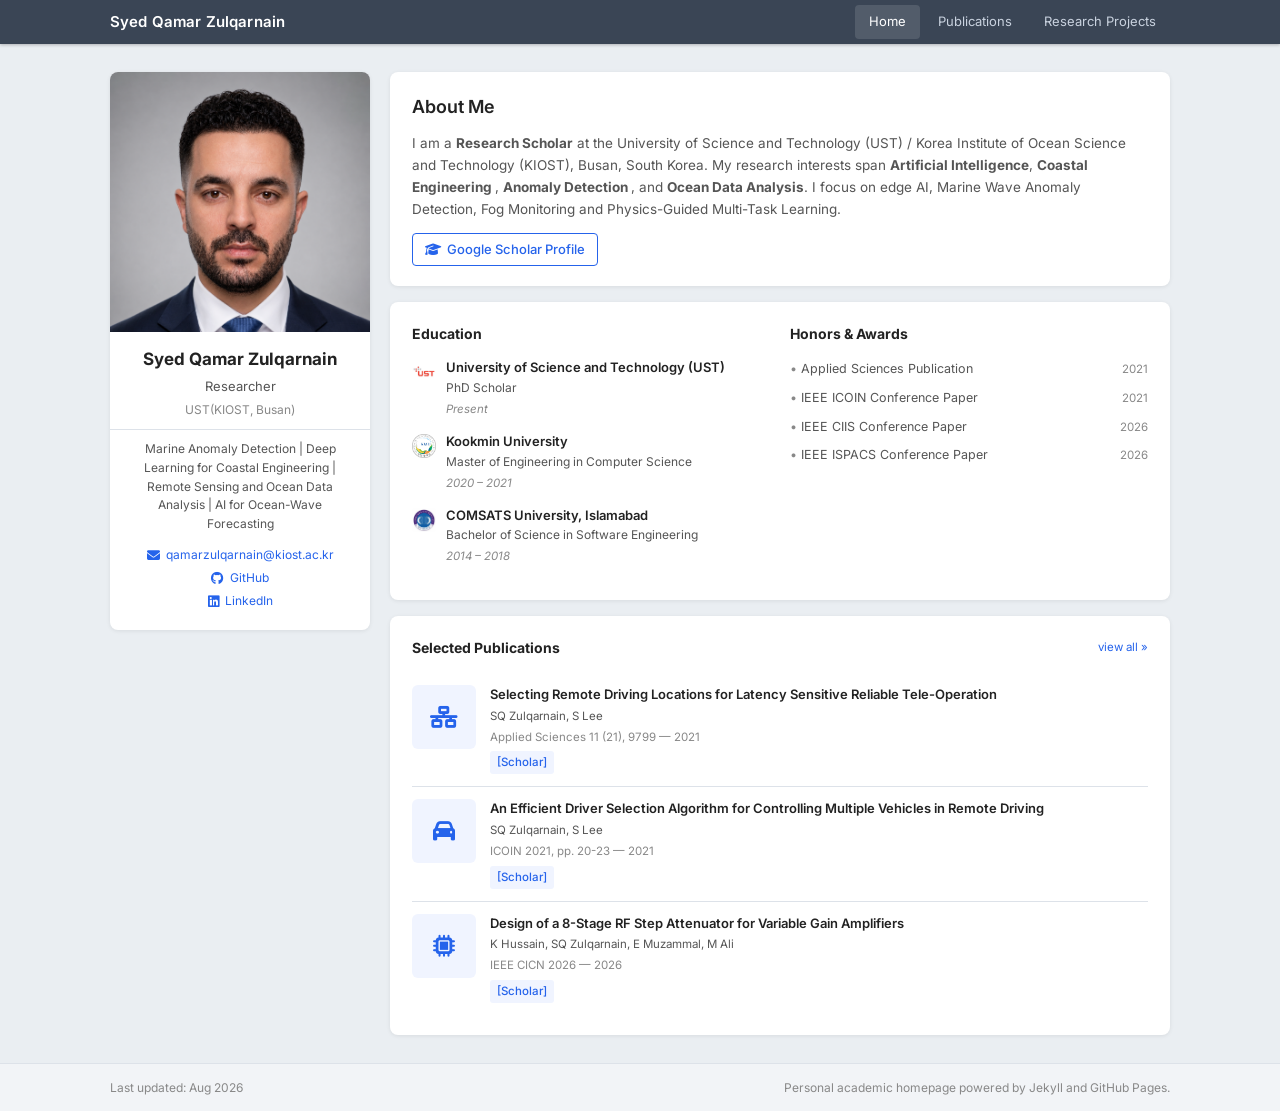
==== index.html @ 3ba095f3 "Update index.html" ====
<!DOCTYPE html>
<html lang="en">

<head>
  <meta charset="UTF-8" />
  <meta name="viewport" content="width=device-width, initial-scale=1.0" />
  <title>Syed Qamar Zulqarnain – Academic Homepage</title>
  <meta name="description"
    content="Academic homepage of Syed Qamar Zulqarnain, Researcher at UST / KIOST Busan, working on AI, Computer Networking, Remote Driving, and Tele-Operation." />
  <link rel="stylesheet" href="style.css" />
  <link href="https://fonts.googleapis.com/css2?family=Inter:wght@300;400;500;600;700&display=swap" rel="stylesheet" />
  <link rel="stylesheet" href="https://cdnjs.cloudflare.com/ajax/libs/font-awesome/6.5.0/css/all.min.css" />
</head>

<body>

  <!-- NAVBAR -->
  <nav class="navbar">
    <div class="nav-container">
      <div class="nav-brand">Syed Qamar Zulqarnain</div>
      <ul class="nav-links">
        <li><a href="index.html" class="active">Home</a></li>
        <li><a href="publications.html">Publications</a></li>
        <li><a href="research-projects.html">Research Projects</a></li>
      </ul>
      <button class="nav-toggle" aria-label="Toggle navigation"
        onclick="document.querySelector('.nav-links').classList.toggle('open')">
        <i class="fas fa-bars"></i>
      </button>
    </div>
  </nav>


  <!-- MAIN CONTENT -->
  <main class="main-content">

    <!-- LEFT: Profile Sidebar -->
    <aside class="profile-sidebar">
      <div class="profile-photo-wrapper">
        <img src="2.3.png" alt="Syed Qamar Zulqarnain" class="profile-photo" />
      </div>
      <h1 class="profile-name">Syed Qamar Zulqarnain</h1>
      <p class="profile-role">Researcher</p>
      <p class="profile-affil">UST(KIOST, Busan)</p>
      <p class="profile-research-line"> Marine Anomaly Detection | Deep Learning for Coastal Engineering | Remote
        Sensing and Ocean Data Analysis | AI for Ocean-Wave Forecasting</p>

      <div class="profile-links">
        <a href="mailto:qamarzulqarnain@kiost.ac.kr" class="profile-link">
          <i class="fas fa-envelope"></i> qamarzulqarnain@kiost.ac.kr
        </a>
        <a href="https://github.com/ramaq05" target="_blank" class="profile-link">
          <i class="fab fa-github"></i> GitHub
        </a>
        <a href="https://www.linkedin.com/in/syed-qamar-zulqarnain-008b8a181/" target="_blank" class="profile-link">
          <i class="fab fa-linkedin"></i> LinkedIn
        </a>
      </div>
    </aside>

    <!-- RIGHT: Content Panel -->
    <section class="content-panel">

      <!-- About -->
      <div class="card about-card">
        <h2 class="card-title">About Me</h2>
        <p>
          I am a <strong>Research Scholar</strong> at the University of Science and Technology (UST) / Korea Institute of
          Ocean Science and Technology (KIOST), Busan, South Korea. My research interests span <strong>Artificial
            Intelligence</strong>, <strong>Coastal Engineering </strong>, <strong>Anomaly Detection
          </strong>, and
          <strong>Ocean Data Analysis</strong>. I focus on edge AI, Marine Wave Anomaly Detection, Fog Monitoring and
          Physics-Guided Multi-Task Learning.
        </p>
        <a href="https://scholar.google.com/citations?user=8hiHtL0AAAAJ&hl=en" target="_blank" class="cv-link">
          <i class="fas fa-graduation-cap"></i> Google Scholar Profile
        </a>
      </div>

      <!-- Education + Honors -->
      <div class="card two-col-card">
        <div class="two-col-section">
          <h3 class="section-label">Education</h3>

          <div class="edu-item">
            <div class="edu-icon-wrap">
              <img src="ustlogo.jpg" alt="UST Logo" class="edu-logo" />
            </div>
            <div class="edu-info">
              <strong>University of Science and Technology (UST)</strong>
              <span class="edu-degree">PhD Scholar</span>
              <span class="edu-date">Present</span>
            </div>
          </div>

          <div class="edu-item">
            <div class="edu-icon-wrap">
              <img src="kookminlogo.png" alt="Kookmin University Logo" class="edu-logo" />
            </div>
            <div class="edu-info">
              <strong>Kookmin University</strong>
              <span class="edu-degree">Master of Engineering in Computer Science</span>
              <span class="edu-date">2020 – 2021</span>
            </div>
          </div>

          <div class="edu-item">
            <div class="edu-icon-wrap">
              <img src="COMSATSlogo.jpg" alt="COMSATS Logo" class="edu-logo" />
            </div>
            <div class="edu-info">
              <strong>COMSATS University, Islamabad</strong>
              <span class="edu-degree">Bachelor of Science in Software Engineering</span>
              <span class="edu-date">2014 – 2018</span>
            </div>
          </div>


        </div>

        <div class="two-col-section">
          <h3 class="section-label">Honors &amp; Awards</h3>
          <ul class="honors-list">
            <li>
              <span class="honor-bullet">•</span>
              <span class="honor-text">Applied Sciences Publication</span>
              <span class="honor-year">2021</span>
            </li>
            <li>
              <span class="honor-bullet">•</span>
              <span class="honor-text">IEEE ICOIN Conference Paper</span>
              <span class="honor-year">2021</span>
            </li>
            <li>
              <span class="honor-bullet">•</span>
              <span class="honor-text">IEEE CIIS Conference Paper</span>
              <span class="honor-year">2026</span>
            </li>
            <li>
              <span class="honor-bullet">•</span>
              <span class="honor-text">IEEE ISPACS Conference Paper</span>
              <span class="honor-year">2026</span>
            </li>
          </ul>
        </div>
      </div>

      <!-- Selected Publications -->
      <div class="card">
        <h3 class="section-label pub-section-label">
          Selected Publications
          <a href="publications.html" class="view-all-link">view all &raquo;</a>
        </h3>

        <!-- Pub 1 -->
        <div class="pub-item">
          <div class="pub-thumb">
            <div class="pub-thumb-placeholder"><i class="fas fa-network-wired"></i></div>
          </div>
          <div class="pub-info">
            <p class="pub-title">Selecting Remote Driving Locations for Latency Sensitive Reliable Tele-Operation</p>
            <p class="pub-authors">SQ Zulqarnain, S Lee</p>
            <p class="pub-venue">Applied Sciences 11 (21), 9799 — 2021</p>
            <div class="pub-tags">
              <a href="https://scholar.google.com/citations?user=8hiHtL0AAAAJ&hl=en" target="_blank"
                class="tag-link">[Scholar]</a>
            </div>
          </div>
        </div>

        <!-- Pub 2 -->
        <div class="pub-item">
          <div class="pub-thumb">
            <div class="pub-thumb-placeholder"><i class="fas fa-car"></i></div>
          </div>
          <div class="pub-info">
            <p class="pub-title">An Efficient Driver Selection Algorithm for Controlling Multiple Vehicles in Remote
              Driving</p>
            <p class="pub-authors">SQ Zulqarnain, S Lee</p>
            <p class="pub-venue">ICOIN 2021, pp. 20-23 — 2021</p>
            <div class="pub-tags">
              <a href="https://scholar.google.com/citations?user=8hiHtL0AAAAJ&hl=en" target="_blank"
                class="tag-link">[Scholar]</a>
            </div>
          </div>
        </div>

        <!-- Pub 3 -->
        <div class="pub-item">
          <div class="pub-thumb">
            <div class="pub-thumb-placeholder"><i class="fas fa-microchip"></i></div>
          </div>
          <div class="pub-info">
            <p class="pub-title">Design of a 8-Stage RF Step Attenuator for Variable Gain Amplifiers</p>
            <p class="pub-authors">K Hussain, SQ Zulqarnain, E Muzammal, M Ali</p>
            <p class="pub-venue">IEEE CICN 2026 — 2026</p>
            <div class="pub-tags">
              <a href="https://scholar.google.com/citations?user=8hiHtL0AAAAJ&hl=en" target="_blank"
                class="tag-link">[Scholar]</a>
            </div>
          </div>
        </div>
      </div>
    </section>
  </main>

  <!-- FOOTER -->
  <footer class="site-footer">
    <div class="footer-container">
      <span>Last updated: Aug 2026</span>
      <span>Personal academic homepage powered by Jekyll and GitHub Pages.</span>
    </div>
  </footer>


</body>

</html>
---- style.css ----
/* ============================================
   style.css – Academic Homepage
   Syed Qamar Zulqarnain
   Modeled after smraza1009.github.io
   ============================================ */

/* ----- Reset & Base ----- */
*,
*::before,
*::after {
  box-sizing: border-box;
  margin: 0;
  padding: 0;
}

:root {
  --bg-page: #eaeef2;
  --bg-navbar: #3a4555;
  --bg-card: #ffffff;
  --bg-sidebar: #ffffff;
  --text-primary: #222222;
  --text-secondary: #555555;
  --text-muted: #888888;
  --accent: #2563eb;
  --accent-hover: #1d4ed8;
  --border: #dde2e9;
  --tag-bg: #f0f4ff;
  --tag-color: #2563eb;
  --metric-bg: #f8faff;
  --shadow: 0 1px 4px rgba(0, 0, 0, 0.08);
  --radius: 8px;
  --font: 'Inter', system-ui, sans-serif;
}

html {
  scroll-behavior: smooth;
}

body {
  font-family: var(--font);
  font-size: 14px;
  line-height: 1.65;
  background: var(--bg-page);
  color: var(--text-primary);
  min-height: 100vh;
  display: flex;
  flex-direction: column;
}

a {
  color: var(--accent);
  text-decoration: none;
}

a:hover {
  text-decoration: underline;
  color: var(--accent-hover);
}

/* Prevent global link color bleeding into navbar */
.navbar a {
  color: inherit;
  text-decoration: none;
}

.navbar a:hover {
  text-decoration: none;
  color: inherit;
}

/* ----- NAVBAR ----- */
.navbar {
  background: var(--bg-navbar);
  height: 44px;
  position: sticky;
  top: 0;
  z-index: 100;
  box-shadow: 0 1px 3px rgba(0, 0, 0, 0.25);
  width: 100%;
}

.nav-container {
  max-width: 1100px;
  margin: 0 auto;
  padding: 0 20px;
  height: 100%;
  display: flex;
  align-items: center;
  justify-content: space-between;
  width: 100%;
}


.nav-brand {
  color: #ffffff;
  font-size: 15px;
  font-weight: 600;
  letter-spacing: 0.01em;
  white-space: nowrap;
}

.nav-links {
  list-style: none;
  display: flex;
  gap: 4px;
}

.nav-links li a {
  color: #c9d2df !important;
  font-size: 13px;
  font-weight: 400;
  padding: 6px 14px;
  border-radius: 4px;
  background: transparent !important;
  transition: background 0.15s, color 0.15s;
  text-decoration: none !important;
  display: block;
}

.nav-links li a:hover,
.nav-links li a.active {
  color: #ffffff !important;
  background: rgba(255, 255, 255, 0.12) !important;
}

.nav-toggle {
  display: none;
  background: none;
  border: none;
  color: #fff;
  font-size: 18px;
  cursor: pointer;
}

/* ----- HOME LAYOUT ----- */
.main-content {
  flex: 1;
  display: flex;
  gap: 20px;
  max-width: 1100px;
  margin: 28px auto;
  padding: 0 20px;
  width: 100%;
  align-items: flex-start;
}

/* ----- PROFILE SIDEBAR ----- */
.profile-sidebar {
  background: var(--bg-sidebar);
  border-radius: var(--radius);
  box-shadow: var(--shadow);
  padding: 0 0 20px;
  width: 260px;
  min-width: 240px;
  text-align: center;
  flex-shrink: 0;
  overflow: hidden;
}

.profile-photo-wrapper {
  width: 100%;
  margin-bottom: 16px;
}

.profile-photo {
  width: 100%;
  height: auto;
  aspect-ratio: 1 / 1;
  border-radius: 0;
  object-fit: cover;
  object-position: top center;
  display: block;
}

.profile-name {
  font-size: 17px;
  font-weight: 700;
  color: var(--text-primary);
  margin-bottom: 6px;
  line-height: 1.3;
  padding: 0 16px;
}

.profile-role {
  font-size: 13px;
  color: var(--text-secondary);
  margin-bottom: 2px;
  padding: 0 16px;
}

.profile-affil {
  font-size: 12px;
  color: var(--text-muted);
  margin-bottom: 10px;
  padding: 0 16px;
}

.profile-research-line {
  font-size: 12px;
  color: var(--text-secondary);
  line-height: 1.55;
  margin-bottom: 14px;
  border-top: 1px solid var(--border);
  padding: 10px 16px 0;
  text-align: center;
}

.profile-links {
  display: flex;
  flex-direction: column;
  gap: 6px;
  margin-top: 6px;
  padding: 0 16px;
}

.profile-link {
  display: flex;
  align-items: center;
  justify-content: center;
  gap: 6px;
  font-size: 12px;
  color: var(--accent);
  text-decoration: none;
  word-break: break-all;
  line-height: 1.4;
}

.profile-link:hover {
  color: var(--accent-hover);
  text-decoration: underline;
}

.profile-link i {
  font-size: 13px;
  flex-shrink: 0;
}

/* ----- CONTENT PANEL ----- */
.content-panel {
  flex: 1;
  display: flex;
  flex-direction: column;
  gap: 16px;
  min-width: 0;
}

/* ----- CARDS ----- */
.card {
  background: var(--bg-card);
  border-radius: var(--radius);
  box-shadow: var(--shadow);
  padding: 20px 22px;
}

.card-title {
  font-size: 18px;
  font-weight: 600;
  color: var(--text-primary);
  margin-bottom: 10px;
}

.about-card p {
  color: var(--text-secondary);
  font-size: 13.5px;
  margin-bottom: 12px;
}

.cv-link {
  display: inline-flex;
  align-items: center;
  gap: 6px;
  font-size: 13px;
  font-weight: 500;
  color: var(--accent);
  border: 1px solid var(--accent);
  border-radius: 4px;
  padding: 5px 12px;
  transition: background 0.15s, color 0.15s;
}

.cv-link:hover {
  background: var(--accent);
  color: #fff;
  text-decoration: none;
}

/* ----- TWO-COL CARD (Education + Honors) ----- */
.two-col-card {
  display: grid;
  grid-template-columns: 1fr 1fr;
  gap: 20px;
}

.section-label {
  font-size: 14px;
  font-weight: 700;
  color: var(--text-primary);
  margin-bottom: 14px;
  display: flex;
  align-items: center;
  gap: 8px;
}

.pub-section-label {
  margin-bottom: 14px;
}

.view-all-link {
  font-size: 11.5px;
  font-weight: 400;
  color: var(--accent);
  margin-left: auto;
}

/* Education items */
.edu-item {
  display: flex;
  gap: 10px;
  margin-bottom: 14px;
  align-items: flex-start;
}

.edu-icon-wrap {
  width: 24px;
  height: 24px;
  flex-shrink: 0;
  margin-top: 1px;
  display: flex;
  align-items: center;
  justify-content: center;
}

.edu-logo {
  width: 100%;
  height: 100%;
  object-fit: contain;
  border-radius: 4px;
  display: block;
}


.edu-info {
  display: flex;
  flex-direction: column;
  gap: 2px;
  flex: 1;
  min-width: 0;
}

.edu-info strong {
  font-size: 13px;
  font-weight: 600;
  color: var(--text-primary);
  line-height: 1.3;
}

.edu-degree {
  font-size: 12px;
  color: var(--text-secondary);
}

.edu-date {
  font-size: 11.5px;
  color: var(--text-muted);
  font-style: italic;
}

/* Honors */
.honors-list {
  list-style: none;
  display: flex;
  flex-direction: column;
  gap: 8px;
}

.honors-list li {
  display: flex;
  align-items: baseline;
  gap: 4px;
  font-size: 12.5px;
}

.honor-bullet {
  color: var(--text-muted);
  flex-shrink: 0;
}

.honor-text {
  flex: 1;
  color: var(--text-secondary);
}

.honor-year {
  color: var(--text-muted);
  font-size: 11.5px;
  margin-left: auto;
  white-space: nowrap;
}

/* ----- PUBLICATION ITEMS (home card) ----- */
.pub-item {
  display: flex;
  gap: 14px;
  padding: 12px 0;
  border-top: 1px solid var(--border);
}

.pub-item:first-of-type {
  border-top: none;
}

.pub-thumb {
  width: 64px;
  height: 64px;
  flex-shrink: 0;
}

.pub-thumb-placeholder {
  width: 64px;
  height: 64px;
  background: var(--tag-bg);
  border-radius: 6px;
  display: flex;
  align-items: center;
  justify-content: center;
  color: var(--accent);
  font-size: 22px;
}

.pub-thumb-placeholder.large {
  width: 88px;
  height: 88px;
  font-size: 28px;
}

.pub-info {
  flex: 1;
  min-width: 0;
}

.pub-title {
  font-size: 13px;
  font-weight: 600;
  color: var(--text-primary);
  margin-bottom: 3px;
  line-height: 1.4;
}

.pub-authors {
  font-size: 11.5px;
  color: var(--text-secondary);
  margin-bottom: 2px;
}

.pub-venue {
  font-size: 11.5px;
  color: var(--text-muted);
  margin-bottom: 5px;
}

.pub-cited {
  color: var(--accent);
  font-weight: 500;
}

.pub-tags {
  display: flex;
  gap: 6px;
  flex-wrap: wrap;
}

.tag-link {
  font-size: 11.5px;
  font-weight: 500;
  color: var(--accent);
  background: var(--tag-bg);
  padding: 2px 7px;
  border-radius: 3px;
  text-decoration: none;
  transition: background 0.15s;
}

.tag-link:hover {
  background: #dbeafe;
  text-decoration: none;
}

/* ----- METRICS CARD ----- */
.metrics-card {
  background: var(--metric-bg);
}

.metrics-grid {
  display: flex;
  gap: 30px;
  margin-top: 10px;
}

.metric-item {
  display: flex;
  flex-direction: column;
  align-items: center;
  gap: 2px;
}

.metric-value {
  font-size: 26px;
  font-weight: 700;
  color: var(--accent);
  line-height: 1;
}

.metric-label {
  font-size: 11.5px;
  color: var(--text-muted);
  text-align: center;
}

/* ----- FOOTER ----- */
.site-footer {
  margin-top: auto;
  background: #f2f4f7;
  border-top: 1px solid var(--border);
  padding: 14px 0;
  width: 100%;
}

.footer-container {
  max-width: 1100px;
  margin: 0 auto;
  padding: 0 20px;
  display: flex;
  justify-content: space-between;
  font-size: 12px;
  color: var(--text-muted);
  flex-wrap: wrap;
  gap: 8px;
}


/* ============================================
   PUBLICATIONS PAGE
   ============================================ */

.pub-page-main {
  flex: 1;
  max-width: 820px;
  margin: 28px auto;
  padding: 0 20px;
  width: 100%;
}

.page-title {
  font-size: 22px;
  font-weight: 700;
  color: var(--text-primary);
  margin-bottom: 14px;
}

.pub-category {
  font-size: 15px;
  font-weight: 600;
  color: var(--text-secondary);
  margin: 20px 0 10px;
  padding-bottom: 5px;
  border-bottom: 1px solid var(--border);
}

.pub-full-item {
  background: var(--bg-card);
  border-radius: var(--radius);
  box-shadow: var(--shadow);
  padding: 18px 20px;
  margin-bottom: 12px;
  display: flex;
  gap: 16px;
  align-items: flex-start;
}

.pub-full-thumb {
  flex-shrink: 0;
}

.pub-full-info {
  flex: 1;
  min-width: 0;
}

.pub-meta {
  font-size: 12.5px;
  color: var(--text-secondary);
  margin-bottom: 3px;
}

.pub-cited-count {
  color: var(--accent);
}

/* ============================================
   RESEARCH PROJECTS PAGE
   ============================================ */

.project-card {
  background: var(--bg-card);
  border-radius: var(--radius);
  box-shadow: var(--shadow);
  padding: 20px 24px;
  margin-bottom: 16px;
}

.project-title {
  font-size: 16px;
  font-weight: 600;
  color: var(--text-primary);
  margin-bottom: 8px;
}

.project-desc {
  font-size: 13px;
  color: var(--text-secondary);
  margin-bottom: 10px;
}

.project-bullets {
  padding-left: 18px;
  margin-bottom: 12px;
  color: var(--text-secondary);
  font-size: 12.5px;
}

.project-bullets li {
  margin-bottom: 4px;
}

.project-tags {
  display: flex;
  gap: 6px;
  flex-wrap: wrap;
}

.ptag {
  font-size: 11.5px;
  font-weight: 500;
  background: var(--tag-bg);
  color: var(--accent);
  padding: 3px 9px;
  border-radius: 12px;
  border: 1px solid #c7d9ff;
}

/* ============================================
   RESPONSIVE
   ============================================ */

@media (max-width: 768px) {
  .main-content {
    flex-direction: column;
  }

  .profile-sidebar {
    width: 100%;
    min-width: unset;
  }

  .two-col-card {
    grid-template-columns: 1fr;
  }

  .nav-links {
    display: none;
    flex-direction: column;
    position: absolute;
    top: 44px;
    left: 0;
    right: 0;
    background: var(--bg-navbar);
    padding: 8px 16px 16px;
    gap: 2px;
    box-shadow: 0 4px 8px rgba(0, 0, 0, 0.2);
  }

  .nav-links.open {
    display: flex;
  }

  .nav-toggle {
    display: block;
  }

  .navbar {
    position: relative;
  }

  .metrics-grid {
    gap: 16px;
  }

  .footer-container {
    flex-direction: column;
    text-align: center;
  }

}

@media (max-width: 480px) {

  .pub-item,
  .pub-full-item {
    flex-direction: column;
  }

  .pub-thumb,
  .pub-full-thumb {
    width: 100%;
  }

  .pub-thumb-placeholder,
  .pub-thumb-placeholder.large {
    width: 100%;
    height: 56px;
    border-radius: 6px;
  }
}
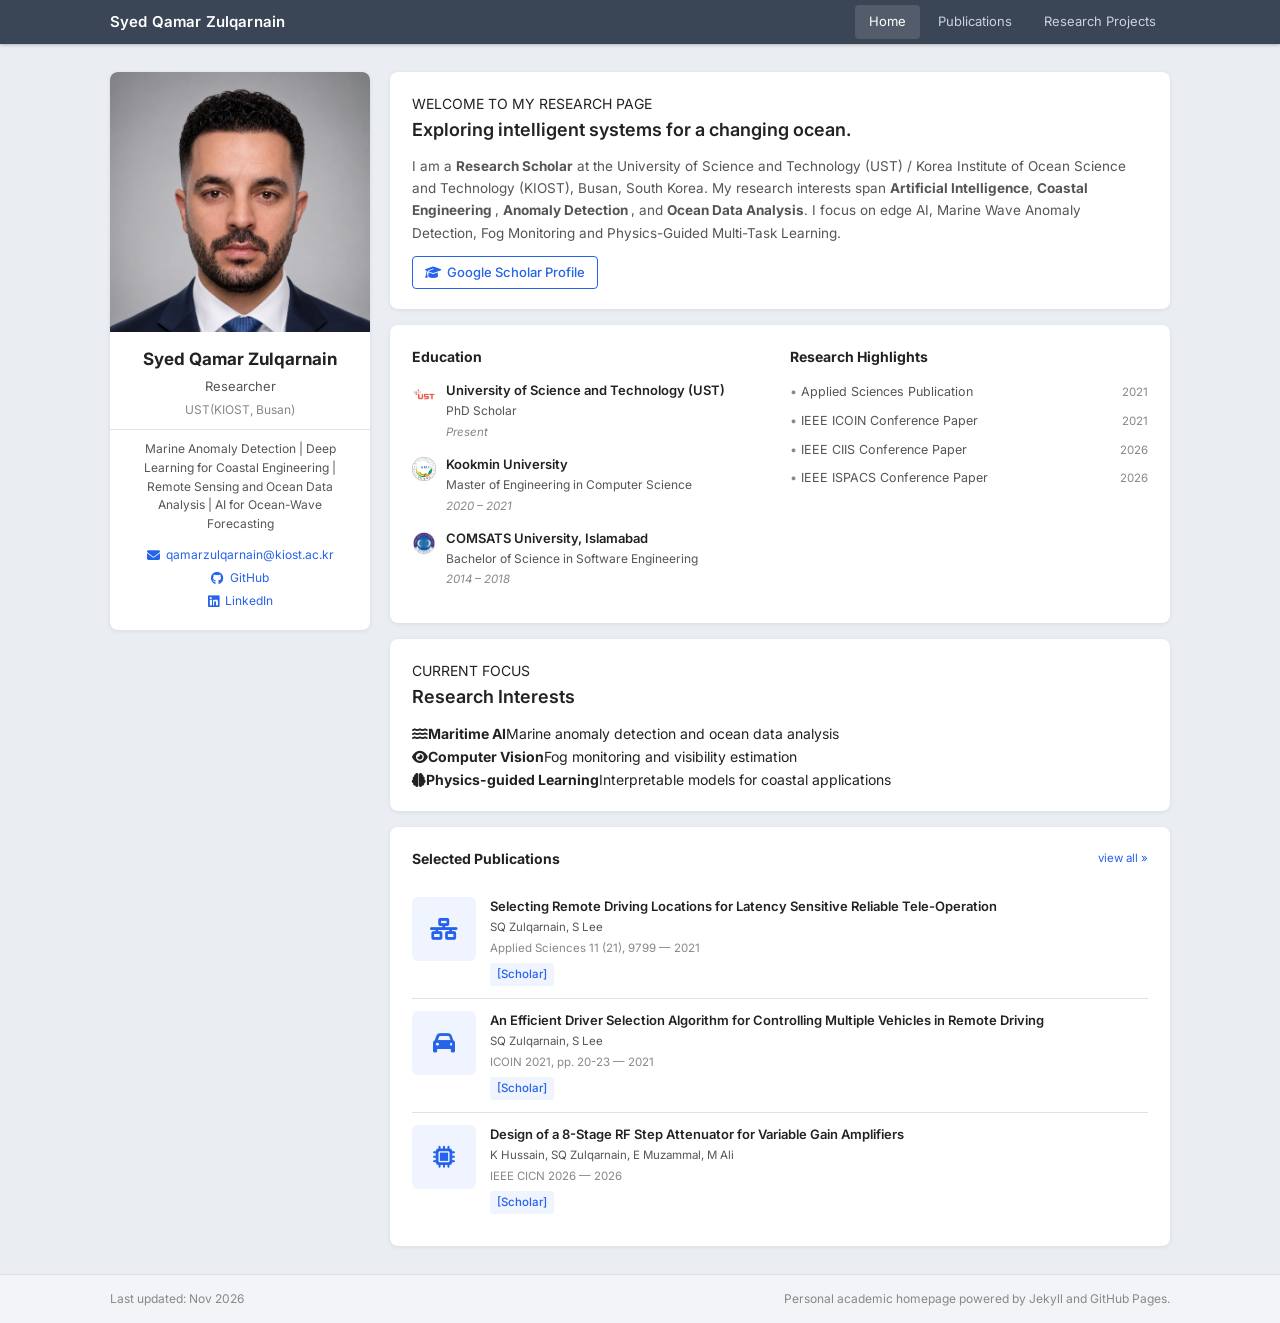
==== commit ec4b8617: "Refine academic website with editorial design and visual research cards" ====
--- a/index.html
+++ b/index.html
@@ -62,8 +62,8 @@
     <section class="content-panel">
 
       <!-- About -->
-      <div class="card about-card">
-        <h2 class="card-title">About Me</h2>
+      <div class="card about-card"><span class="eyebrow">WELCOME TO MY RESEARCH PAGE</span>
+        <h2 class="card-title">Exploring intelligent systems for a changing ocean<span class="heading-dot">.</span></h2>
         <p>
           I am a <strong>Research Scholar</strong> at the University of Science and Technology (UST) / Korea Institute of
           Ocean Science and Technology (KIOST), Busan, South Korea. My research interests span <strong>Artificial
@@ -119,7 +119,7 @@
         </div>
 
         <div class="two-col-section">
-          <h3 class="section-label">Honors &amp; Awards</h3>
+          <h3 class="section-label">Research Highlights</h3>
           <ul class="honors-list">
             <li>
               <span class="honor-bullet">•</span>
@@ -145,6 +145,7 @@
         </div>
       </div>
 
+      <div class="card focus-card"><span class="eyebrow">CURRENT FOCUS</span><h2 class="card-title">Research Interests</h2><div class="focus-grid"><div><i class="fas fa-water" aria-hidden="true"></i><strong>Maritime AI</strong><span>Marine anomaly detection and ocean data analysis</span></div><div><i class="fas fa-eye" aria-hidden="true"></i><strong>Computer Vision</strong><span>Fog monitoring and visibility estimation</span></div><div><i class="fas fa-brain" aria-hidden="true"></i><strong>Physics-guided Learning</strong><span>Interpretable models for coastal applications</span></div></div></div>
       <!-- Selected Publications -->
       <div class="card">
         <h3 class="section-label pub-section-label">
@@ -207,7 +208,7 @@
   <!-- FOOTER -->
   <footer class="site-footer">
     <div class="footer-container">
-      <span>Last updated: Aug 2026</span>
+      <span>Last updated: Nov 2026</span>
       <span>Personal academic homepage powered by Jekyll and GitHub Pages.</span>
     </div>
   </footer>
--- a/style.css
+++ b/style.css
@@ -1,7 +1,6 @@
 /* ============================================
    style.css – Academic Homepage
    Syed Qamar Zulqarnain
-   Modeled after smraza1009.github.io
    ============================================ */
 
 /* ----- Reset & Base ----- */
@@ -720,4 +719,4 @@
     height: 56px;
     border-radius: 6px;
   }
-}+}
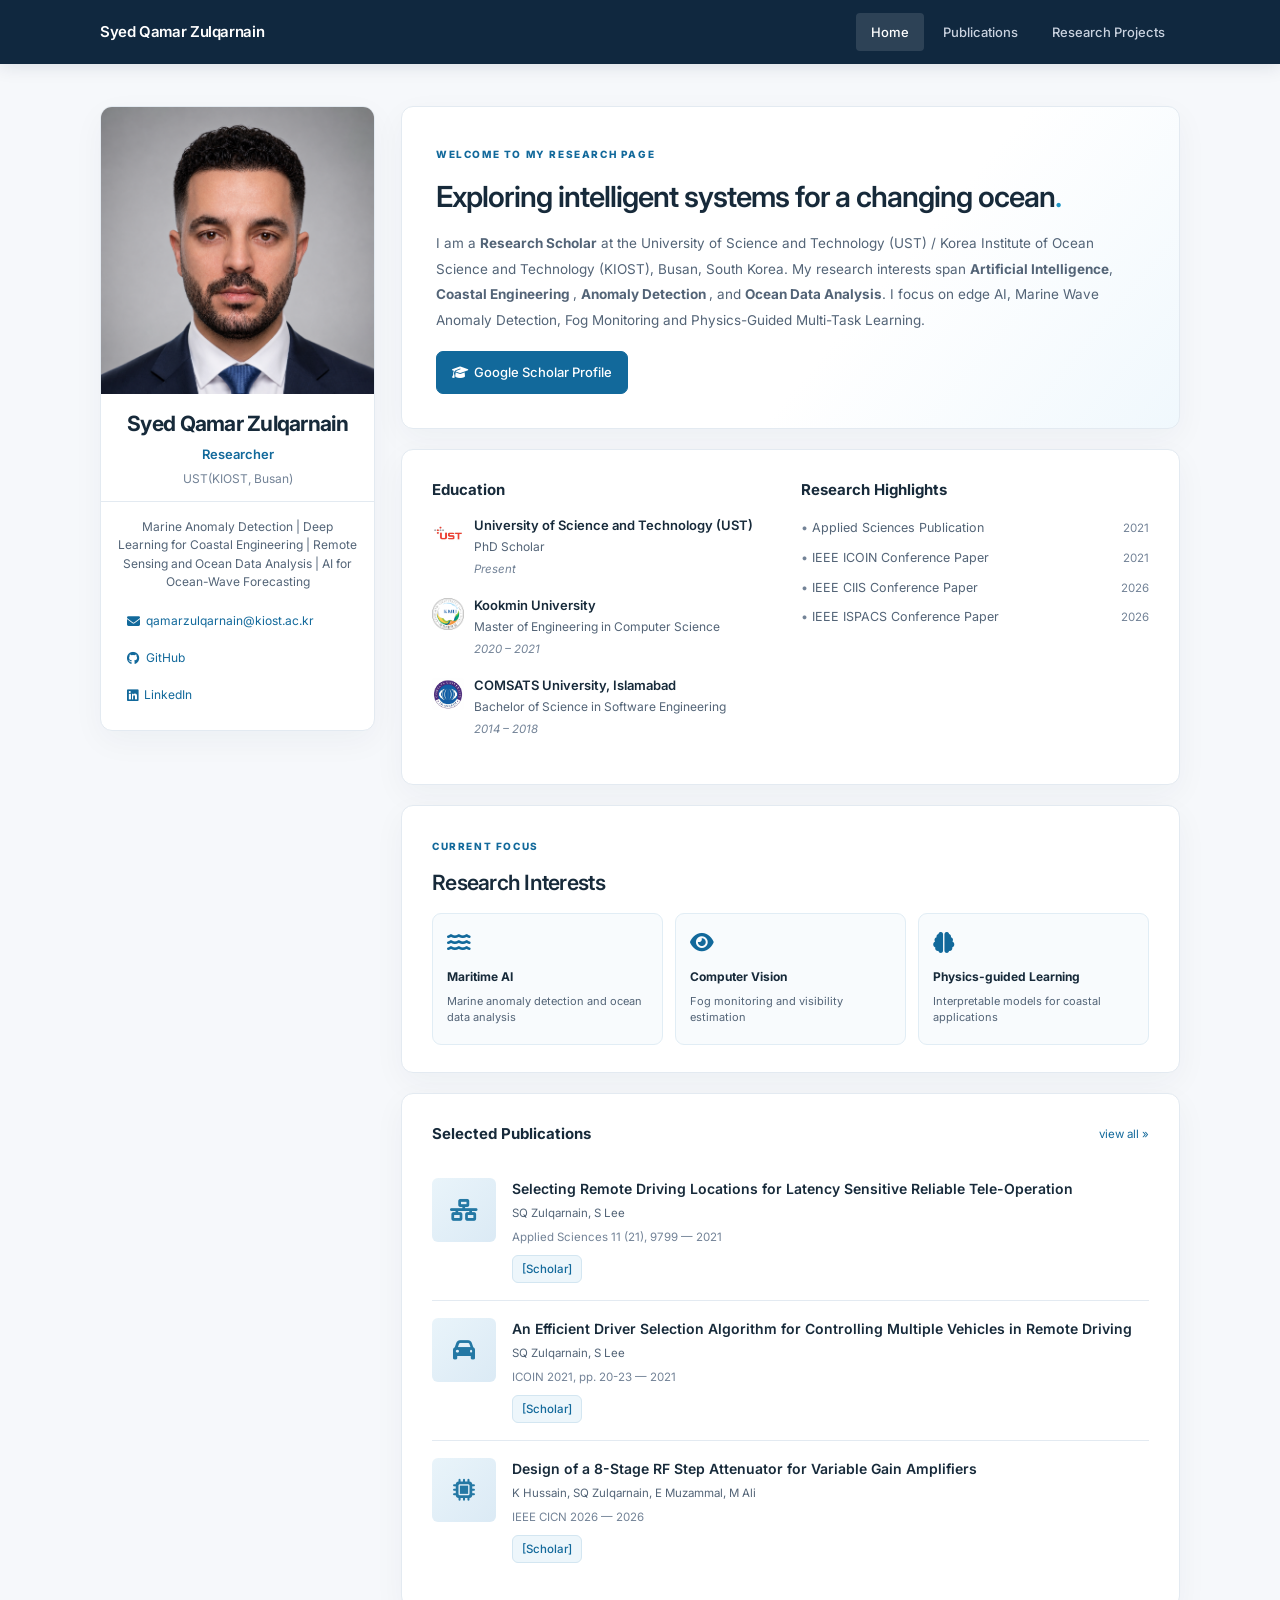
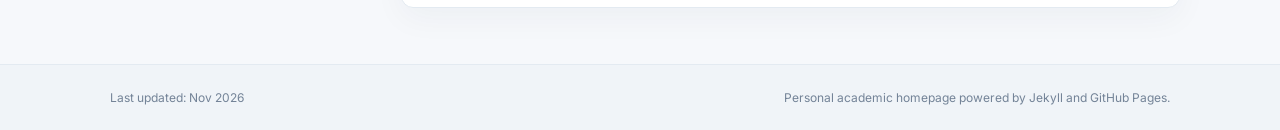
==== commit 561c2f91: "Force fresh stylesheet load after website redesign" ====
--- a/index.html
+++ b/index.html
@@ -7,7 +7,7 @@
   <title>Syed Qamar Zulqarnain – Academic Homepage</title>
   <meta name="description"
     content="Academic homepage of Syed Qamar Zulqarnain, Researcher at UST / KIOST Busan, working on AI, Computer Networking, Remote Driving, and Tele-Operation." />
-  <link rel="stylesheet" href="style.css" />
+  <link rel="stylesheet" href="style.css?v=20261104-redesign" />
   <link href="https://fonts.googleapis.com/css2?family=Inter:wght@300;400;500;600;700&display=swap" rel="stylesheet" />
   <link rel="stylesheet" href="https://cdnjs.cloudflare.com/ajax/libs/font-awesome/6.5.0/css/all.min.css" />
 </head>
--- a/style.css
+++ b/style.css
@@ -720,3 +720,71 @@
     border-radius: 6px;
   }
 }
+
+/* Refined editorial academic portfolio */
+:root{--bg-page:#f6f8fb;--bg-navbar:#10283f;--text-primary:#172a3a;--text-secondary:#536477;--text-muted:#738397;--accent:#12699b;--accent-hover:#084c77;--border:#e3eaf1;--tag-bg:#edf6fb;--shadow:0 10px 32px rgba(18,44,68,.045);--radius:12px}
+body{line-height:1.75}
+.navbar{height:64px;box-shadow:0 2px 18px rgba(11,36,58,.12)}
+.nav-container{max-width:1120px}
+.nav-brand{letter-spacing:-.025em}
+.nav-links li a{font-weight:500;padding:8px 15px}
+.main-content{max-width:1120px;margin:42px auto 56px;gap:26px}
+.profile-sidebar{width:275px;min-width:255px;border:1px solid var(--border);box-shadow:var(--shadow)}
+.profile-photo{aspect-ratio:4/4.2;object-fit:cover}
+.profile-name{font-size:21px;letter-spacing:-.035em}
+.profile-role{font-weight:600;color:var(--accent)}
+.profile-research-line{margin-top:12px;padding-top:16px}
+.profile-link{justify-content:flex-start;padding:7px 10px;border-radius:7px}
+.profile-link:hover{background:var(--tag-bg);text-decoration:none}
+.content-panel{gap:20px}
+.card,.project-card,.pub-full-item{border:1px solid var(--border);box-shadow:var(--shadow);border-radius:var(--radius)}
+.card{padding:27px 30px}
+.card-title{font-size:21px;letter-spacing:-.035em;line-height:1.3;margin:12px 0 16px}
+.about-card{padding:34px;background:linear-gradient(130deg,#fff 60%,#f0f8fd)}
+.about-card .card-title{font-size:29px}
+.about-card p{line-height:1.9}
+.eyebrow{font-size:10px;font-weight:800;letter-spacing:.16em;color:var(--accent)}
+.heading-dot{color:#2096c6}
+.cv-link{margin-top:5px;background:var(--accent);color:white;border-color:var(--accent);padding:9px 15px;border-radius:7px}
+.cv-link:hover{background:var(--accent-hover);color:white}
+.section-label{font-size:15px}
+.edu-item{margin-bottom:18px}
+.edu-icon-wrap{width:32px;height:32px}
+.pub-item{gap:16px;padding:17px 0}
+.pub-thumb-placeholder{background:linear-gradient(135deg,#e9f4fa,#dbeaf5);color:#2478a4}
+.pub-title{font-size:14px;line-height:1.55}
+.pub-venue{margin:4px 0 8px}
+.tag-link{display:inline-flex;align-items:center;border:1px solid #d3e6f1;padding:3px 9px;border-radius:6px}
+.focus-grid{display:grid;grid-template-columns:repeat(3,minmax(0,1fr));gap:12px}
+.focus-grid>div{display:flex;flex-direction:column;gap:6px;padding:18px 14px;border:1px solid #e1edf5;border-radius:9px;background:#f8fbfd}
+.focus-grid i{font-size:21px;color:var(--accent);margin-bottom:7px}
+.focus-grid strong{font-size:12px}
+.focus-grid span{font-size:11px;color:var(--text-secondary);line-height:1.5}
+.pub-page-main{max-width:930px;margin:46px auto 70px}
+.page-intro{margin-bottom:38px}
+.page-intro .page-title{font-size:39px;letter-spacing:-.05em;line-height:1.2;margin:10px 0}
+.page-intro p{max-width:620px;color:var(--text-secondary);font-size:14px}
+.pub-category{display:flex;align-items:center;justify-content:space-between;font-size:17px;color:var(--text-primary);border-bottom:1px solid #cddce7;padding-bottom:12px;margin:36px 0 18px}
+.section-count{font-size:11px;letter-spacing:.08em;color:var(--accent);background:var(--tag-bg);padding:3px 10px;border-radius:20px}
+.pub-full-item{padding:24px 25px;gap:22px;margin-bottom:14px;transition:transform .2s,box-shadow .2s}
+.pub-full-item:hover,.project-card:hover{transform:translateY(-2px);box-shadow:0 15px 35px rgba(18,44,68,.09)}
+.pub-full-thumb{width:88px;height:88px;flex:0 0 88px}
+.pub-full-thumb .pub-thumb-placeholder.large,.pub-full-thumb img{width:88px!important;height:88px!important;max-width:88px!important;border-radius:9px;object-fit:cover}
+.pub-full-info .pub-title{font-size:16px;font-weight:700;margin-bottom:10px}
+.pub-meta{font-size:12px;line-height:1.65}
+.pub-meta strong{color:#334e63;font-weight:600}
+.pub-full-info .pub-tags{margin-top:12px}
+.project-card{padding:0 27px 25px;overflow:hidden;transition:transform .2s,box-shadow .2s}
+.project-visual{height:128px;margin:0 -27px 24px;padding:23px 30px;display:flex;align-items:center;justify-content:space-between;position:relative;overflow:hidden;background:linear-gradient(115deg,#102c47,#196a91);color:white}
+.project-visual::after{content:"";position:absolute;right:-30px;bottom:-110px;width:270px;height:270px;border:1px solid rgba(255,255,255,.2);border-radius:50%;box-shadow:0 0 0 32px rgba(255,255,255,.04),0 0 0 65px rgba(255,255,255,.035)}
+.project-visual i{font-size:43px;opacity:.86}
+.project-visual span{font-size:11px;font-weight:700;letter-spacing:.18em;z-index:1}
+.visual-2{background:linear-gradient(115deg,#123e55,#318ba1)}
+.visual-3{background:linear-gradient(115deg,#152d53,#466c9b)}
+.project-title{font-size:18px;letter-spacing:-.025em}
+.project-desc{line-height:1.8}
+.project-bullets{line-height:1.8}
+.ptag{border:0;border-radius:6px;padding:5px 10px}
+.site-footer{background:#f0f4f8;border-top:1px solid var(--border);padding:22px 0}
+@media(max-width:768px){.navbar{height:58px}.nav-links{top:58px}.main-content{margin:24px auto;gap:18px}.profile-sidebar{width:100%;min-width:0}.profile-photo{height:270px;aspect-ratio:auto;object-position:center 30%}.focus-grid{grid-template-columns:1fr}.pub-page-main{margin:30px auto}.page-intro .page-title{font-size:32px}}
+@media(max-width:480px){.card{padding:21px}.about-card{padding:25px}.about-card .card-title{font-size:25px}.pub-full-item{flex-direction:row;gap:13px;padding:16px}.pub-full-thumb{width:70px!important;height:70px;flex:0 0 70px}.pub-full-thumb .pub-thumb-placeholder.large,.pub-full-thumb img{width:70px!important;height:70px!important;max-width:70px!important}.pub-full-info .pub-title{font-size:14px}.pub-meta{font-size:11px}.pub-category{font-size:15px}.page-intro .page-title{font-size:30px}.project-card{padding:0 18px 20px}.project-visual{margin:0 -18px 20px}}
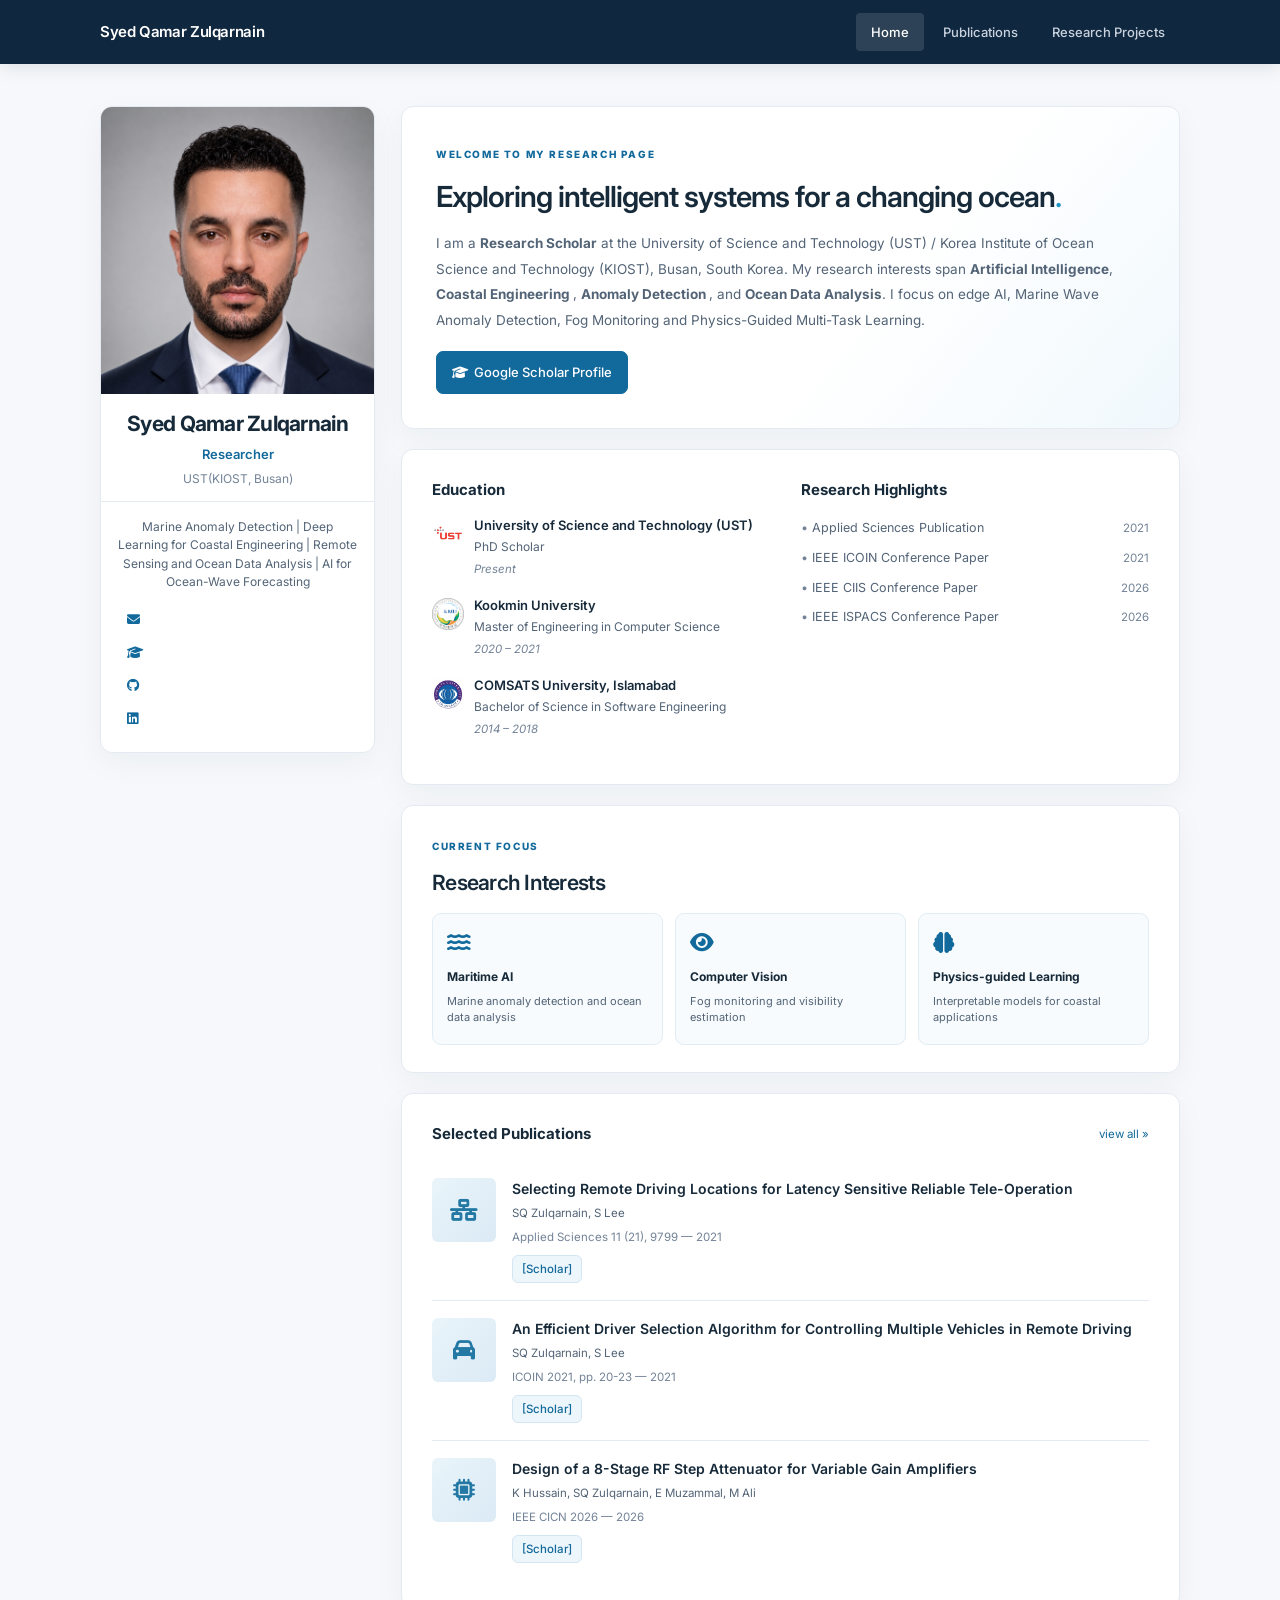
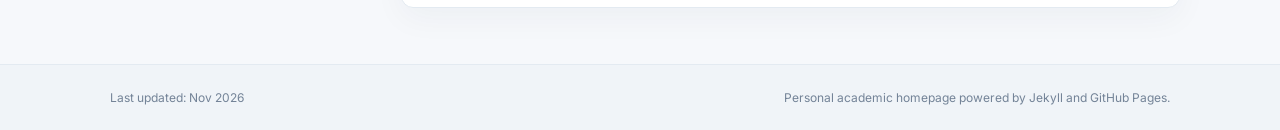
==== commit 024fae89: "Use compact academic social icon links matching reference" ====
--- a/index.html
+++ b/index.html
@@ -45,16 +45,11 @@
       <p class="profile-research-line"> Marine Anomaly Detection | Deep Learning for Coastal Engineering | Remote
         Sensing and Ocean Data Analysis | AI for Ocean-Wave Forecasting</p>
 
-      <div class="profile-links">
-        <a href="mailto:qamarzulqarnain@kiost.ac.kr" class="profile-link">
-          <i class="fas fa-envelope"></i> qamarzulqarnain@kiost.ac.kr
-        </a>
-        <a href="https://github.com/ramaq05" target="_blank" class="profile-link">
-          <i class="fab fa-github"></i> GitHub
-        </a>
-        <a href="https://www.linkedin.com/in/syed-qamar-zulqarnain-008b8a181/" target="_blank" class="profile-link">
-          <i class="fab fa-linkedin"></i> LinkedIn
-        </a>
+      <div class="profile-links profile-icon-links" aria-label="Academic and social links">
+        <a href="mailto:qamarzulqarnain@kiost.ac.kr" class="profile-link" aria-label="Email" title="Email"><i class="fas fa-envelope" aria-hidden="true"></i></a>
+        <a href="https://scholar.google.com/citations?user=8hiHtL0AAAAJ&amp;hl=en" target="_blank" rel="noopener noreferrer" class="profile-link" aria-label="Google Scholar" title="Google Scholar"><i class="fas fa-graduation-cap" aria-hidden="true"></i></a>
+        <a href="https://github.com/ramaq05" target="_blank" rel="noopener noreferrer" class="profile-link" aria-label="GitHub" title="GitHub"><i class="fab fa-github" aria-hidden="true"></i></a>
+        <a href="https://www.linkedin.com/in/syed-qamar-zulqarnain-008b8a181/" target="_blank" rel="noopener noreferrer" class="profile-link" aria-label="LinkedIn" title="LinkedIn"><i class="fab fa-linkedin" aria-hidden="true"></i></a>
       </div>
     </aside>
 
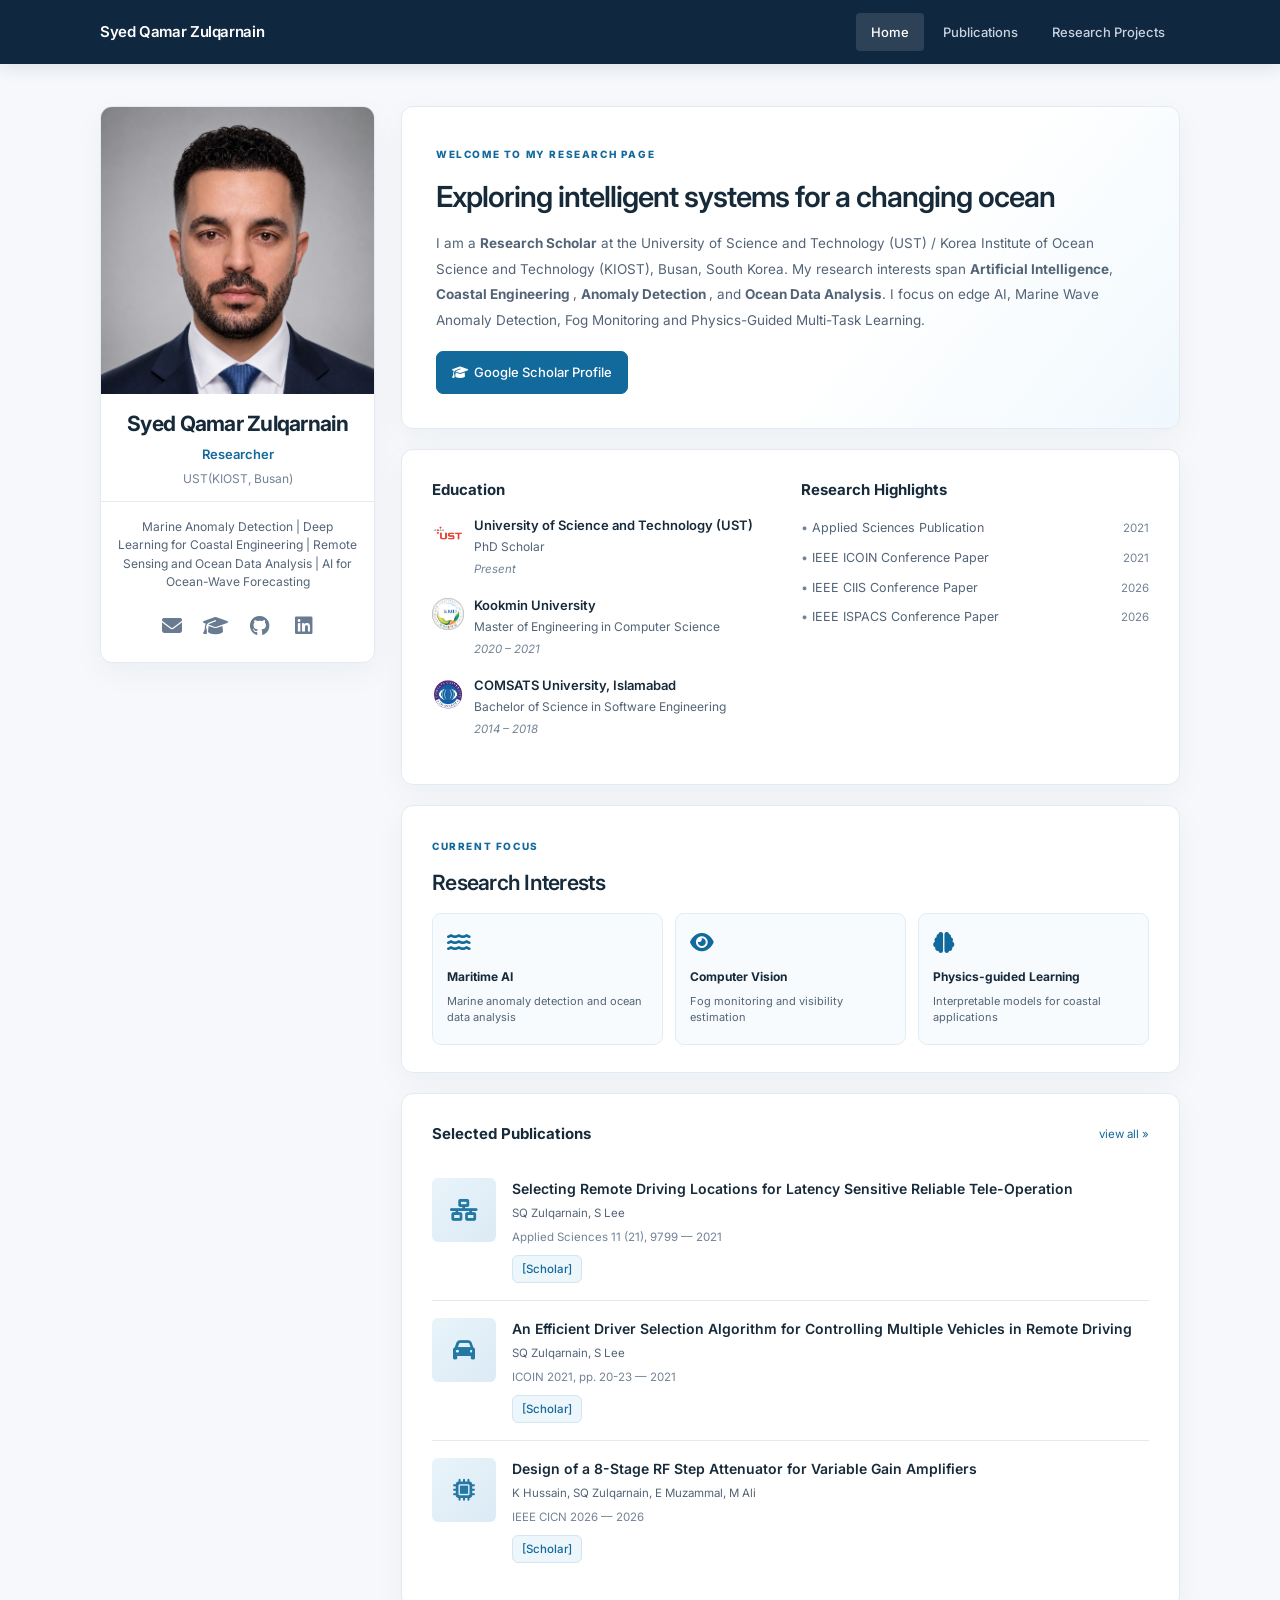
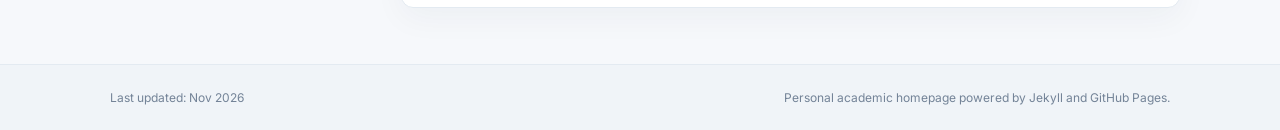
==== commit b088d74b: "Update index.html" ====
--- a/index.html
+++ b/index.html
@@ -58,7 +58,7 @@
 
       <!-- About -->
       <div class="card about-card"><span class="eyebrow">WELCOME TO MY RESEARCH PAGE</span>
-        <h2 class="card-title">Exploring intelligent systems for a changing ocean<span class="heading-dot">.</span></h2>
+        <h2 class="card-title">Exploring intelligent systems for a changing ocean<span class="heading-dot"></span></h2>
         <p>
           I am a <strong>Research Scholar</strong> at the University of Science and Technology (UST) / Korea Institute of
           Ocean Science and Technology (KIOST), Busan, South Korea. My research interests span <strong>Artificial
--- a/style.css
+++ b/style.css
@@ -788,3 +788,14 @@
 .site-footer{background:#f0f4f8;border-top:1px solid var(--border);padding:22px 0}
 @media(max-width:768px){.navbar{height:58px}.nav-links{top:58px}.main-content{margin:24px auto;gap:18px}.profile-sidebar{width:100%;min-width:0}.profile-photo{height:270px;aspect-ratio:auto;object-position:center 30%}.focus-grid{grid-template-columns:1fr}.pub-page-main{margin:30px auto}.page-intro .page-title{font-size:32px}}
 @media(max-width:480px){.card{padding:21px}.about-card{padding:25px}.about-card .card-title{font-size:25px}.pub-full-item{flex-direction:row;gap:13px;padding:16px}.pub-full-thumb{width:70px!important;height:70px;flex:0 0 70px}.pub-full-thumb .pub-thumb-placeholder.large,.pub-full-thumb img{width:70px!important;height:70px!important;max-width:70px!important}.pub-full-info .pub-title{font-size:14px}.pub-meta{font-size:11px}.pub-category{font-size:15px}.page-intro .page-title{font-size:30px}.project-card{padding:0 18px 20px}.project-visual{margin:0 -18px 20px}}
+
+/* Compact social icons, matching the supplied reference */
+.profile-icon-links{display:flex;flex-direction:row;align-items:center;justify-content:center;gap:15px;padding:0 16px;margin-top:18px}
+.profile-icon-links .profile-link{display:inline-flex;align-items:center;justify-content:center;width:31px;height:31px;padding:0;color:#687b90;font-size:20px;line-height:1;border-radius:5px;word-break:normal;transition:color .2s,background .2s,transform .2s}
+.profile-icon-links .profile-link i{font-size:20px}
+.profile-icon-links .profile-link:hover{color:#12699b;background:#edf6fb;transform:translateY(-2px)}
+.profile-icon-links .profile-link:focus-visible{outline:2px solid #12699b;outline-offset:3px}
+
+/* Keep all four profile social icons on one horizontal line. */
+.profile-sidebar .profile-icon-links{display:flex!important;flex-direction:row!important;flex-wrap:nowrap!important;align-items:center!important;justify-content:center!important;gap:14px!important;width:100%;padding:0 12px}
+.profile-sidebar .profile-icon-links .profile-link{display:inline-flex!important;flex:0 0 30px!important;width:30px!important;min-width:30px!important;height:32px!important;white-space:nowrap}
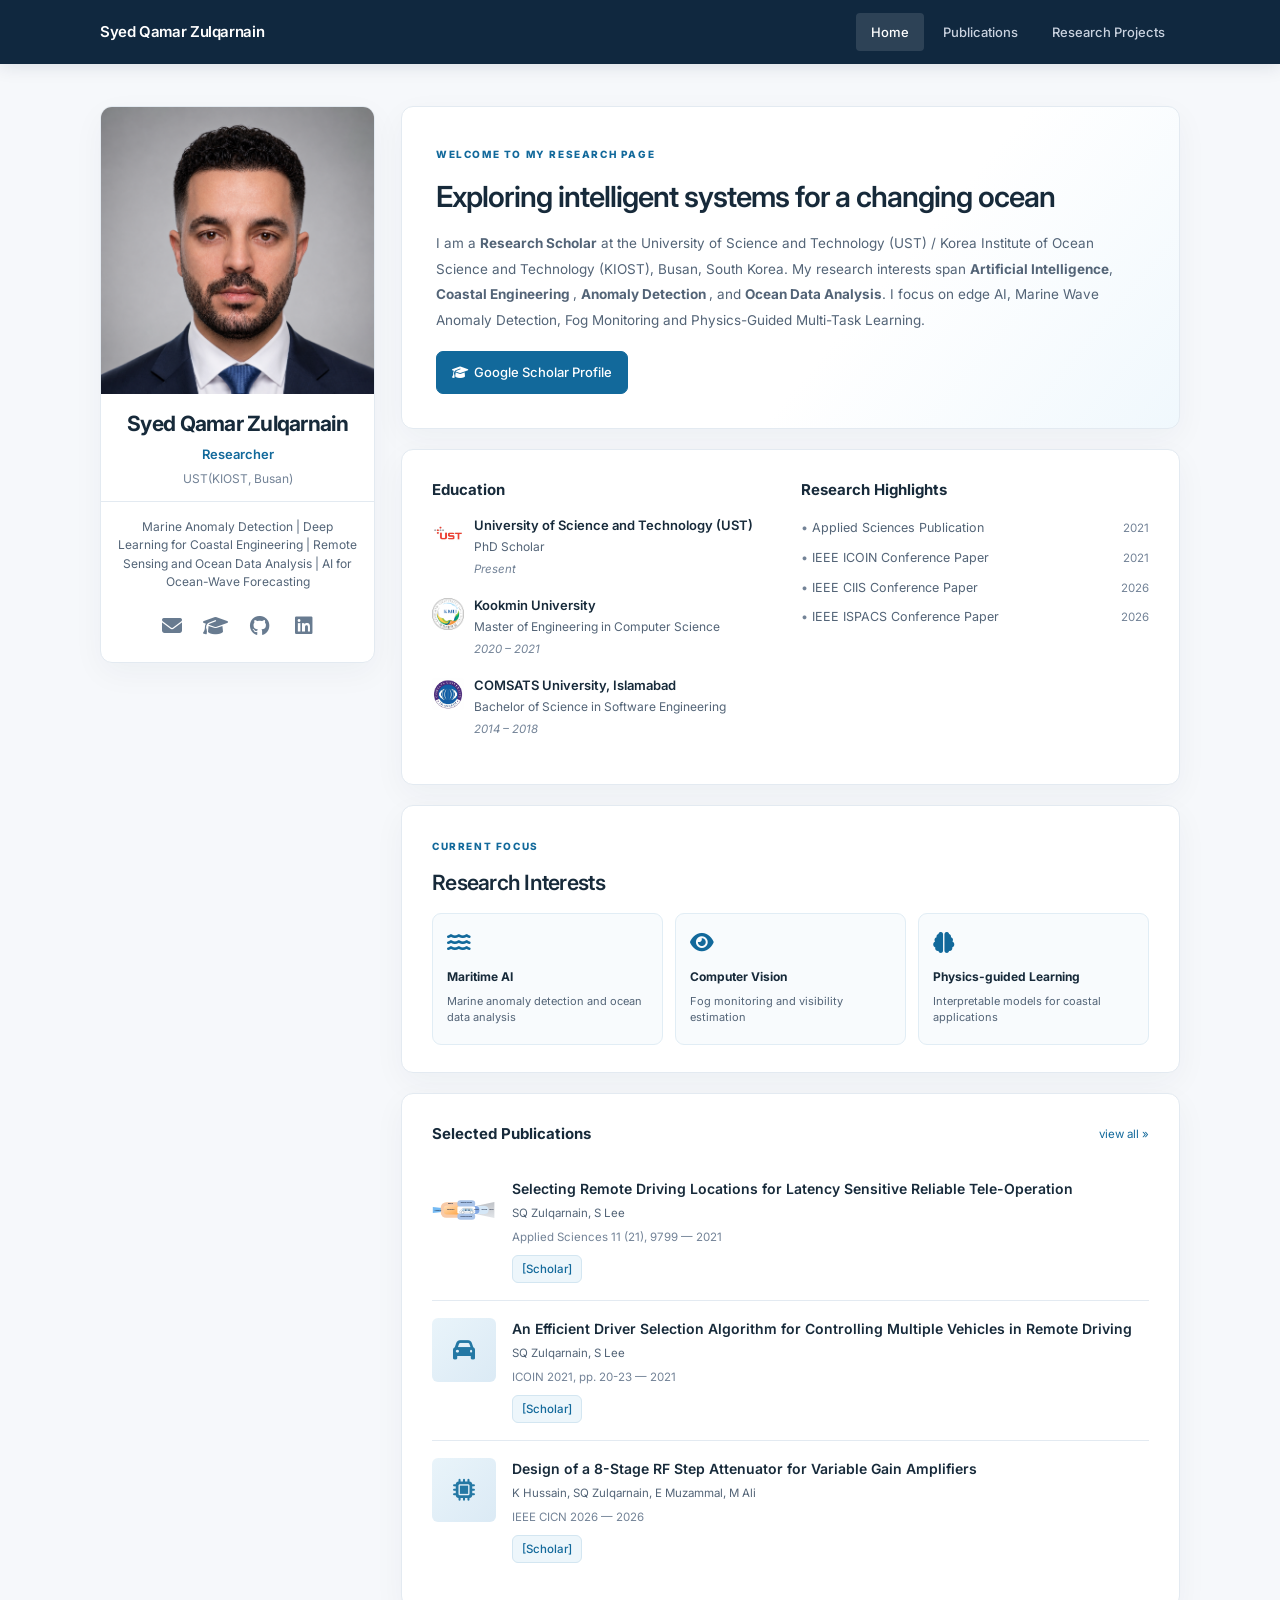
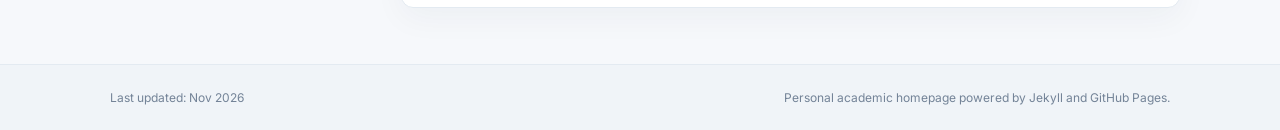
==== commit 4f8306f5: "Display remote driving thumbnail for tele-operation paper" ====
--- a/index.html
+++ b/index.html
@@ -151,7 +151,7 @@
         <!-- Pub 1 -->
         <div class="pub-item">
           <div class="pub-thumb">
-            <div class="pub-thumb-placeholder"><i class="fas fa-network-wired"></i></div>
+            <img src="remote-driving-thumbnail.svg" alt="Autonomous driving systems infographic" loading="lazy" style="display:block;width:100%;height:100%;object-fit:contain;border-radius:6px;" />
           </div>
           <div class="pub-info">
             <p class="pub-title">Selecting Remote Driving Locations for Latency Sensitive Reliable Tele-Operation</p>
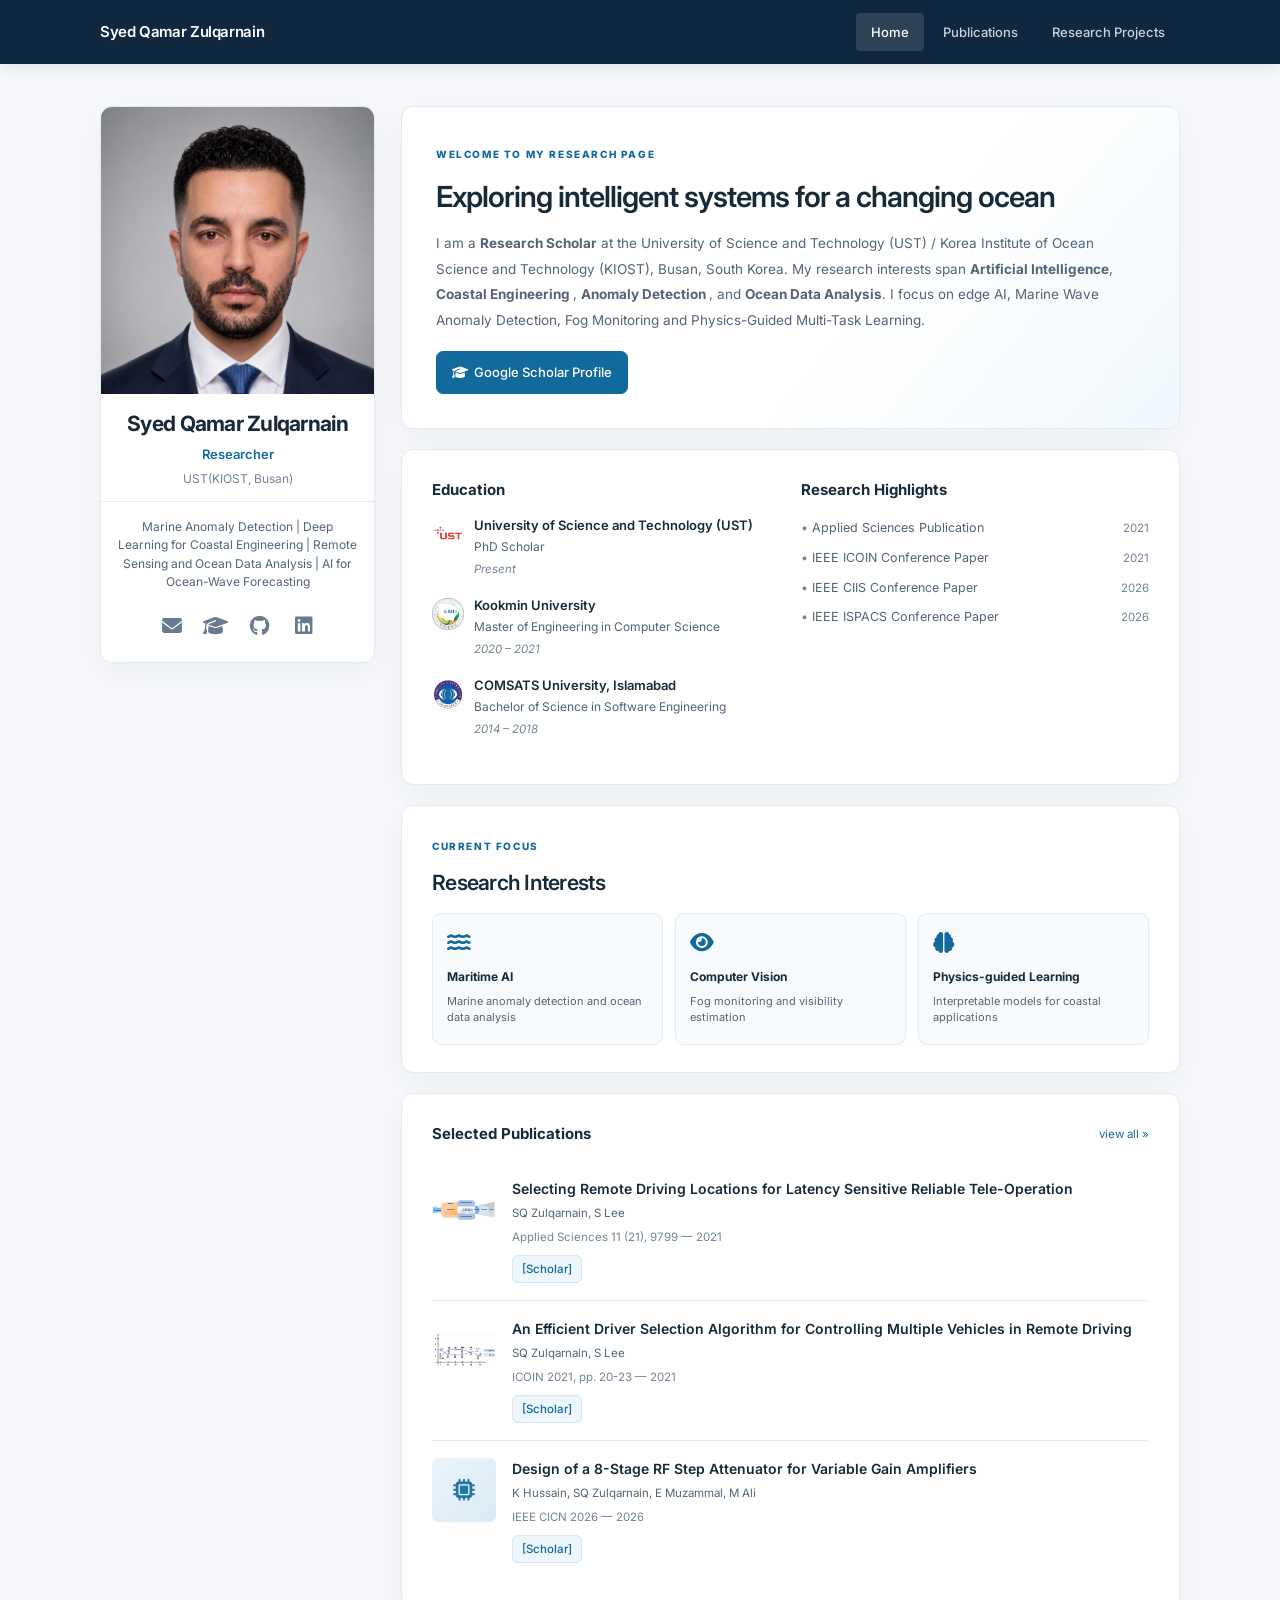
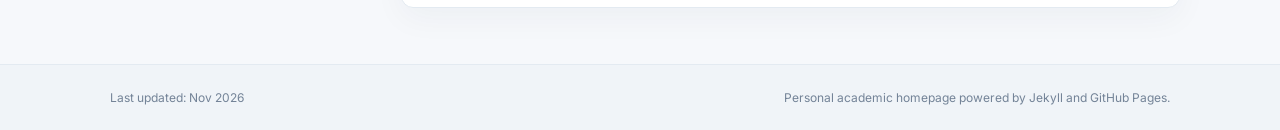
==== commit ccbbec94: "Add dual-path network thumbnail to driver selection publication" ====
--- a/index.html
+++ b/index.html
@@ -167,7 +167,7 @@
         <!-- Pub 2 -->
         <div class="pub-item">
           <div class="pub-thumb">
-            <div class="pub-thumb-placeholder"><i class="fas fa-car"></i></div>
+            <img src="Dual-Path%20Node%20Network%20Diagram.png" alt="Dual-path node network diagram for remote driver selection" loading="lazy" style="display:block;width:100%;height:100%;object-fit:contain;border-radius:6px;" />
           </div>
           <div class="pub-info">
             <p class="pub-title">An Efficient Driver Selection Algorithm for Controlling Multiple Vehicles in Remote
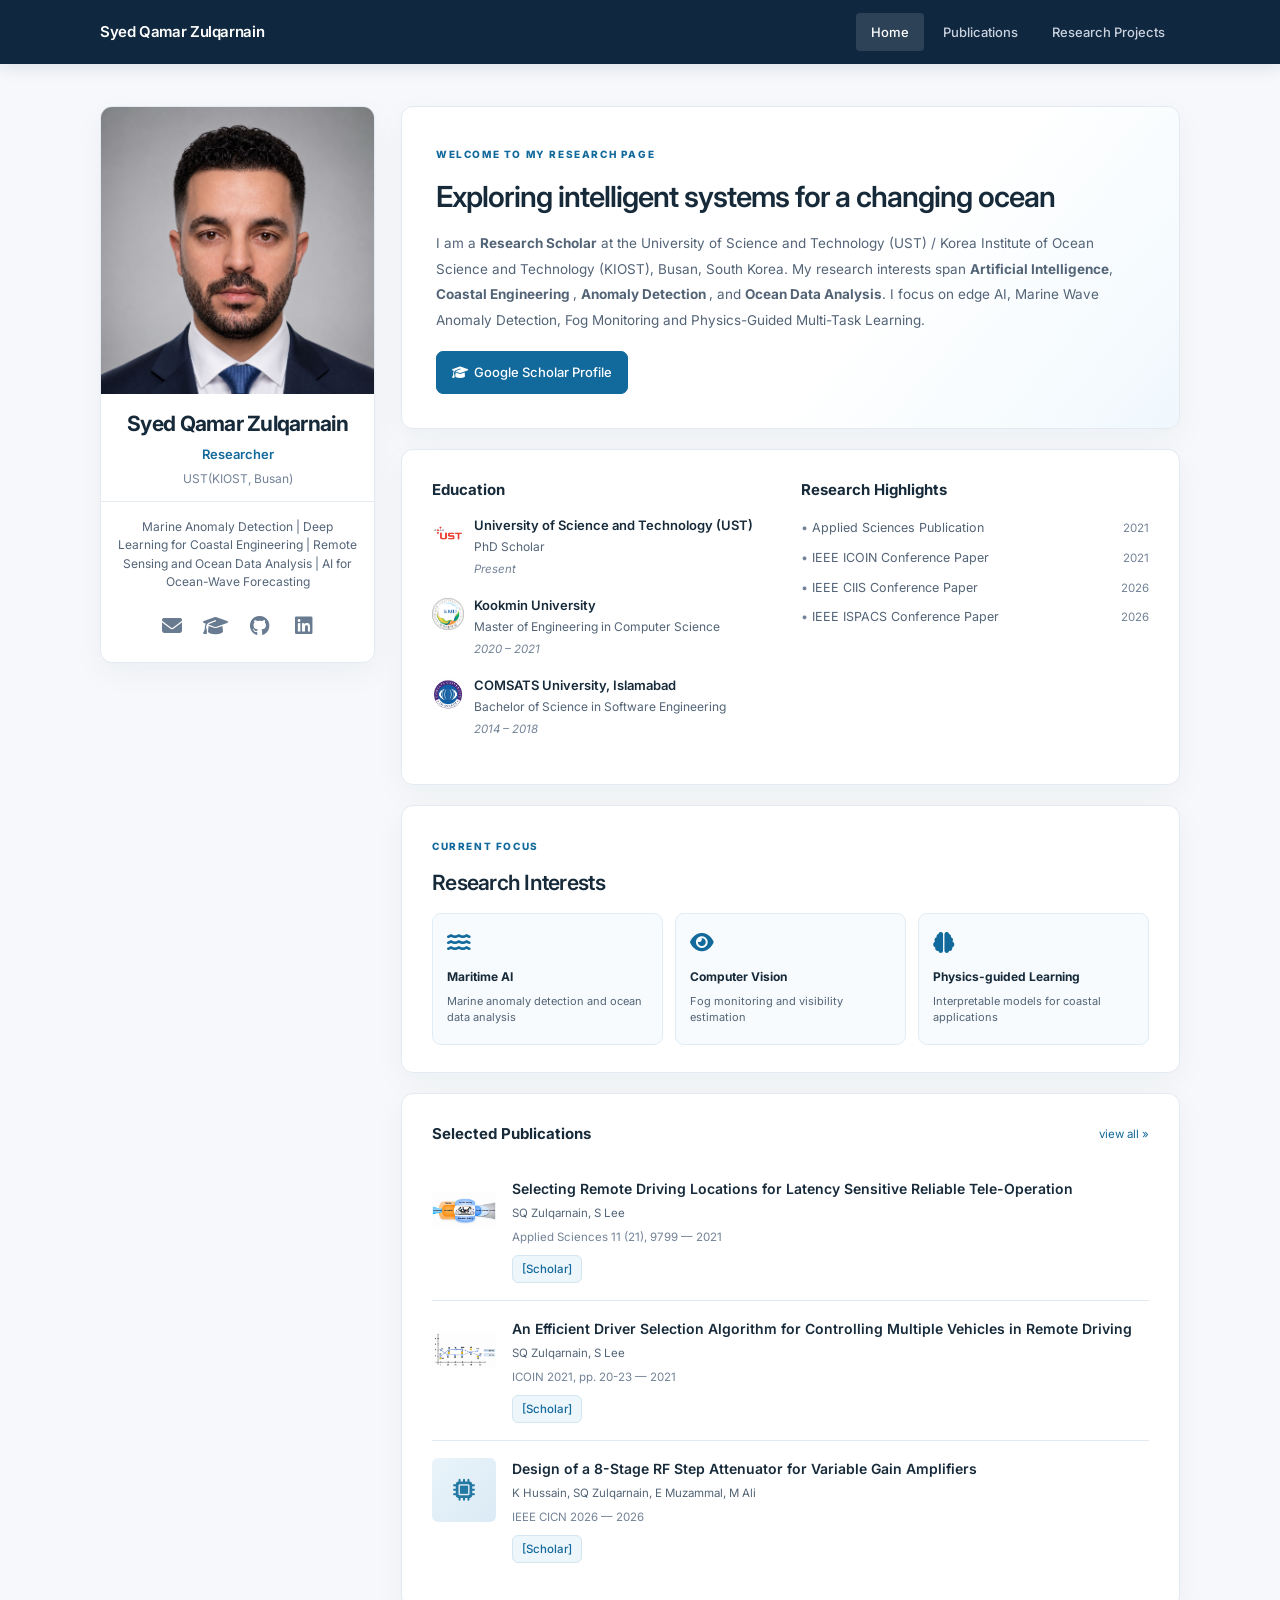
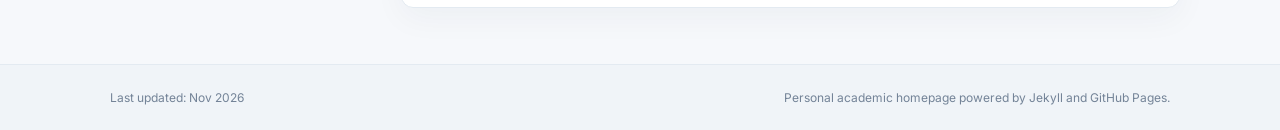
==== commit 56909bd1: "Use uploaded autonomous car infographic for tele-operation publication" ====
--- a/index.html
+++ b/index.html
@@ -151,7 +151,7 @@
         <!-- Pub 1 -->
         <div class="pub-item">
           <div class="pub-thumb">
-            <img src="remote-driving-thumbnail.svg" alt="Autonomous driving systems infographic" loading="lazy" style="display:block;width:100%;height:100%;object-fit:contain;border-radius:6px;" />
+            <img src="Autonomous%20Car%20Technology%20Infographic.png" alt="Autonomous driving systems infographic" loading="lazy" style="display:block;width:100%;height:100%;object-fit:contain;border-radius:6px;" />
           </div>
           <div class="pub-info">
             <p class="pub-title">Selecting Remote Driving Locations for Latency Sensitive Reliable Tele-Operation</p>
